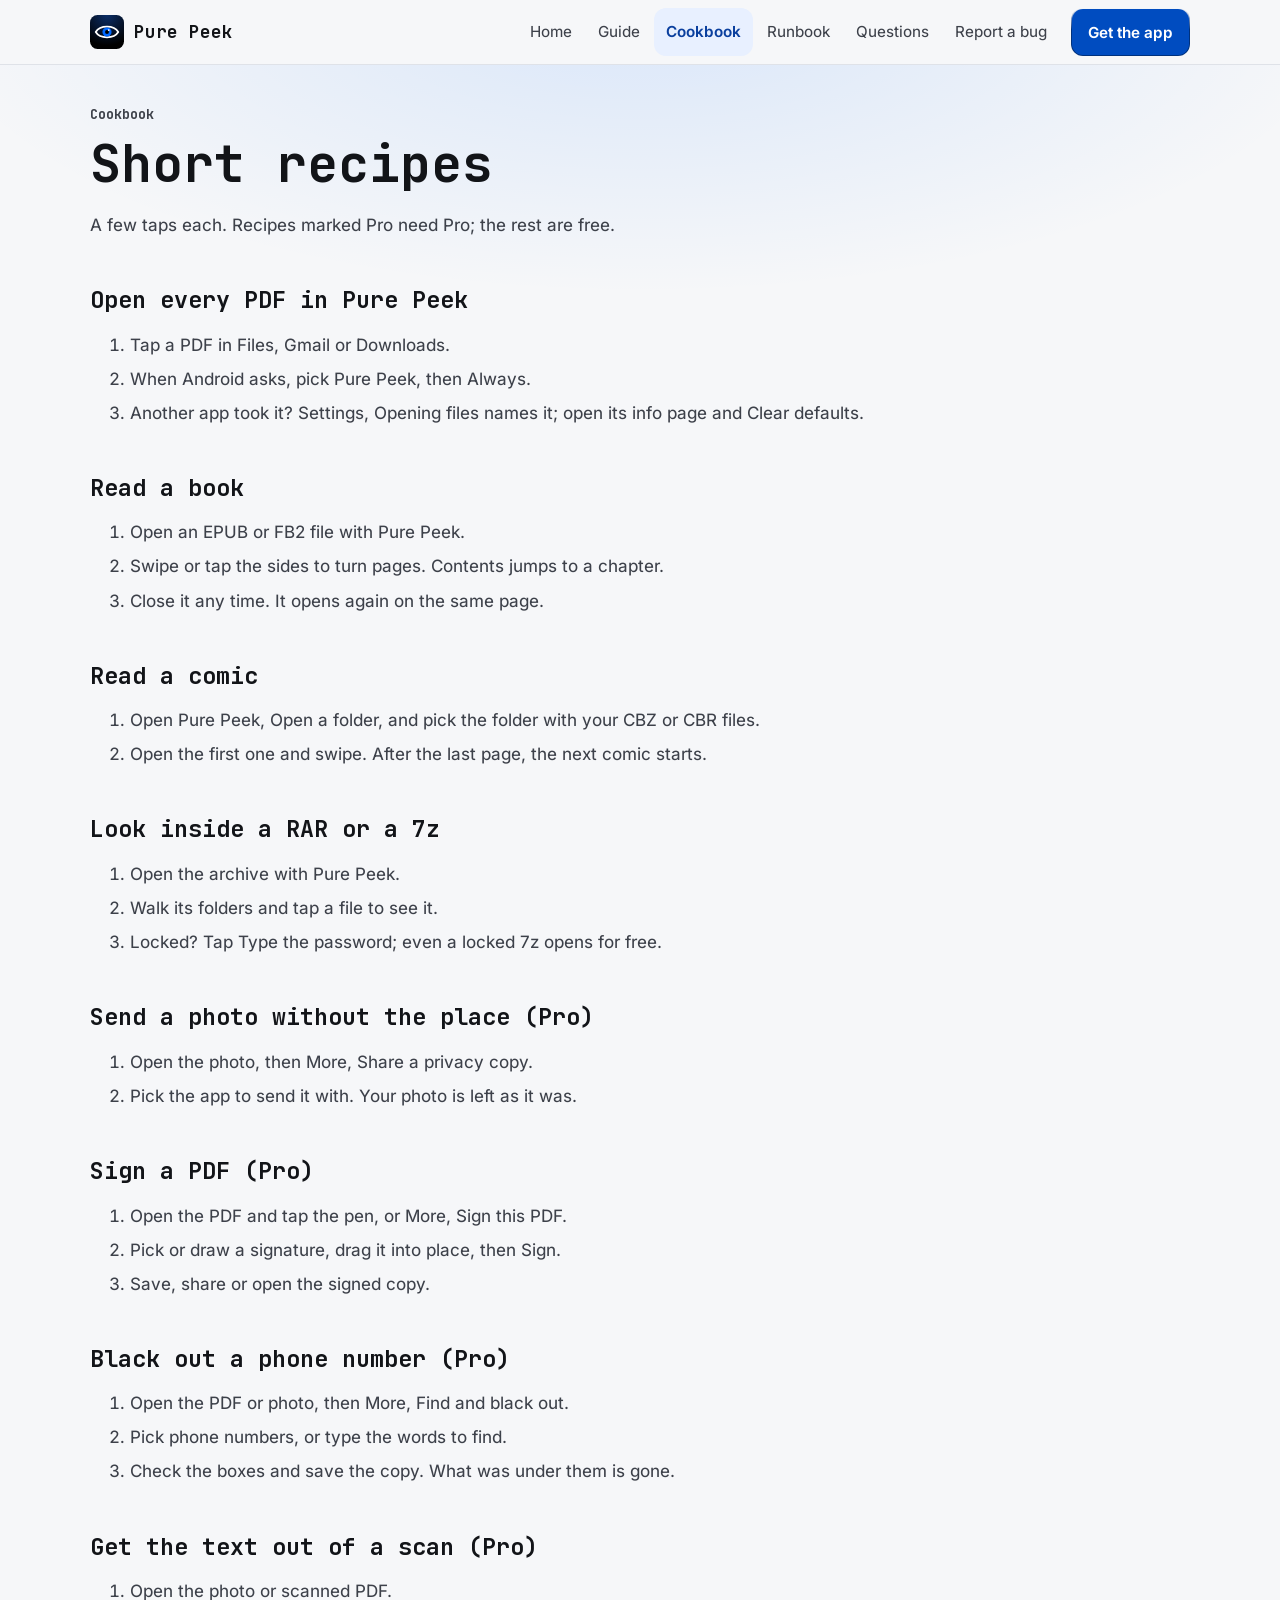
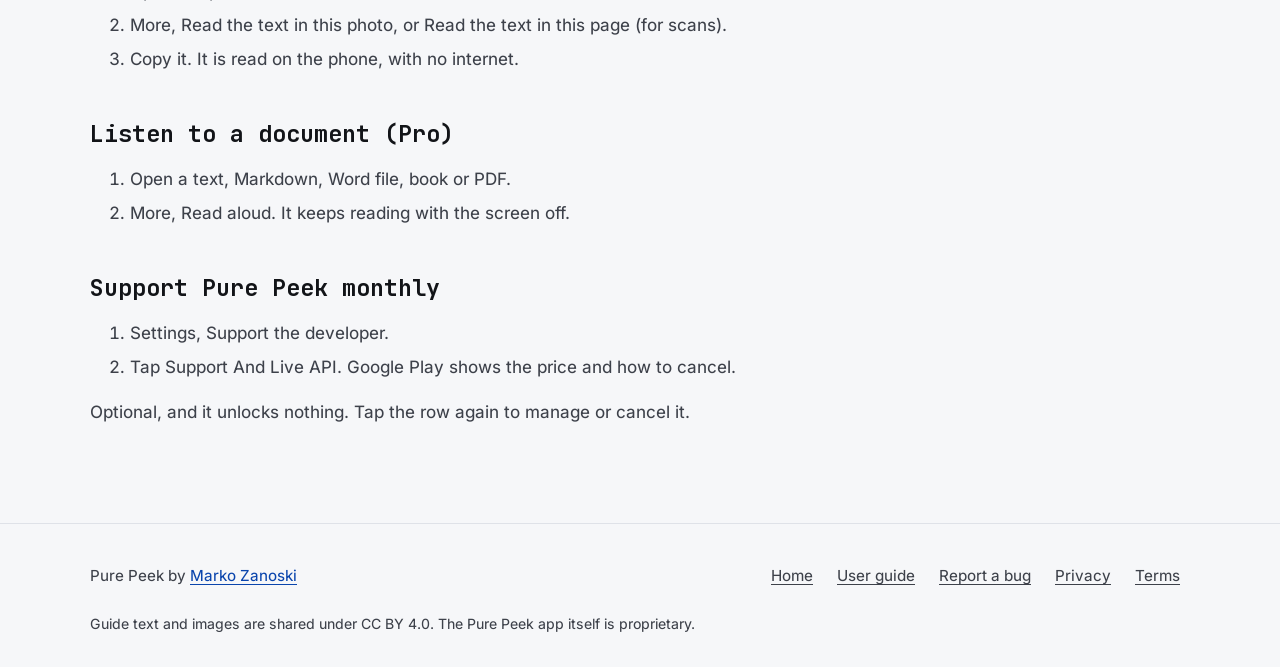
==== docs/cookbook.html @ a93d8e24 "Add a cookbook and a runbook, and cover books, comics, Word formatting, free 7z and RAR and the supp" ====
<!doctype html>
<html lang="en">
<head>
<meta charset="utf-8">
<meta name="viewport" content="width=device-width, initial-scale=1, viewport-fit=cover">
<title>Cookbook · Pure Peek user guide</title>
<meta name="description" content="Short Pure Peek recipes: open PDFs by default, read a book or a comic, look inside a RAR, privacy copies, signing, black out and more.">
<meta name="theme-color" content="#f6f7f9" media="(prefers-color-scheme: light)">
<meta name="theme-color" content="#000000" media="(prefers-color-scheme: dark)">
<meta property="og:title" content="Cookbook · Pure Peek user guide">
<meta property="og:description" content="Short Pure Peek recipes: open PDFs by default, read a book or a comic, look inside a RAR, privacy copies, signing, black out and more.">
<link rel="icon" href="img/icon.svg" type="image/svg+xml">
<link rel="preload" href="fonts/JetBrainsMono-Bold.woff2" as="font" type="font/woff2" crossorigin>
<link rel="preload" href="fonts/inter-regular.woff2" as="font" type="font/woff2" crossorigin>
<link rel="stylesheet" href="style.css">
</head>
<body>
<a class="skip" href="#main">Skip to content</a>
<header class="bar">
  <div class="wrap">
    <a class="brand" href="index.html"><img src="img/icon.svg" alt="" width="34" height="34"><span>Pure Peek</span></a>
    <nav aria-label="Guide pages"><a href="index.html">Home</a><a href="guide.html">Guide</a><a href="cookbook.html" aria-current="page">Cookbook</a><a href="runbook.html">Runbook</a><a href="faq.html">Questions</a><a href="report.html">Report a bug</a></nav>
    <a class="key" href="https://play.google.com/store/apps/details?id=com.zanoshky.purepeek">Get the app</a>
  </div>
</header>
<main id="main" class="page">
  <div class="wrap">

    <p class="kicker">Cookbook</p>
    <h1>Short recipes</h1>
    <p>A few taps each. Recipes marked Pro need Pro; the rest are free.</p>

    <h2>Open every PDF in Pure Peek</h2>
    <ol><li>Tap a PDF in Files, Gmail or Downloads.</li><li>When Android asks, pick Pure Peek, then Always.</li><li>Another app took it? Settings, Opening files names it; open its info page and Clear defaults.</li></ol>

    <h2>Read a book</h2>
    <ol><li>Open an EPUB or FB2 file with Pure Peek.</li><li>Swipe or tap the sides to turn pages. Contents jumps to a chapter.</li><li>Close it any time. It opens again on the same page.</li></ol>

    <h2>Read a comic</h2>
    <ol><li>Open Pure Peek, Open a folder, and pick the folder with your CBZ or CBR files.</li><li>Open the first one and swipe. After the last page, the next comic starts.</li></ol>

    <h2>Look inside a RAR or a 7z</h2>
    <ol><li>Open the archive with Pure Peek.</li><li>Walk its folders and tap a file to see it.</li><li>Locked? Tap Type the password; even a locked 7z opens for free.</li></ol>

    <h2>Send a photo without the place (Pro)</h2>
    <ol><li>Open the photo, then More, Share a privacy copy.</li><li>Pick the app to send it with. Your photo is left as it was.</li></ol>

    <h2>Sign a PDF (Pro)</h2>
    <ol><li>Open the PDF and tap the pen, or More, Sign this PDF.</li><li>Pick or draw a signature, drag it into place, then Sign.</li><li>Save, share or open the signed copy.</li></ol>

    <h2>Black out a phone number (Pro)</h2>
    <ol><li>Open the PDF or photo, then More, Find and black out.</li><li>Pick phone numbers, or type the words to find.</li><li>Check the boxes and save the copy. What was under them is gone.</li></ol>

    <h2>Get the text out of a scan (Pro)</h2>
    <ol><li>Open the photo or scanned PDF.</li><li>More, Read the text in this photo, or Read the text in this page (for scans).</li><li>Copy it. It is read on the phone, with no internet.</li></ol>

    <h2>Listen to a document (Pro)</h2>
    <ol><li>Open a text, Markdown, Word file, book or PDF.</li><li>More, Read aloud. It keeps reading with the screen off.</li></ol>

    <h2>Support Pure Peek monthly</h2>
    <ol><li>Settings, Support the developer.</li><li>Tap Support And Live API. Google Play shows the price and how to cancel.</li></ol>
    <p>Optional, and it unlocks nothing. Tap the row again to manage or cancel it.</p>

  </div>
</main>
<footer>
  <div class="wrap">
    <span>Pure Peek by <a href="https://zanoski.com">Marko Zanoski</a></span>
    <nav aria-label="Footer"><a href="https://purepeek.zanoski.com/">Home</a><a href="index.html">User guide</a><a href="report.html">Report a bug</a><a href="https://purepeek.zanoski.com/privacy">Privacy</a><a href="https://purepeek.zanoski.com/terms">Terms</a></nav>
    <span class="lic">Guide text and images are shared under CC BY 4.0. The Pure Peek app itself is proprietary.</span>
  </div>
</footer>
</body>
</html>
---- docs/style.css ----
:root{color-scheme: light dark;--zs-fill: #004cc0;--zs-on-fill: #ffffff;--zs-glow: #0068ff;--zs-mono: "JetBrains Mono", ui-monospace, "SF Mono", Menlo, Consolas, monospace;--zs-sans: "Inter", system-ui, -apple-system, "Segoe UI", Roboto, sans-serif;--zs-fs: 1;--zs-type-screen-title: calc(27px * var(--zs-fs));--zs-type-app-bar-title: calc(22px * var(--zs-fs));--zs-type-pro-headline: calc(22px * var(--zs-fs));--zs-type-sheet-title: calc(18px * var(--zs-fs));--zs-type-sheet-title-big: calc(22px * var(--zs-fs));--zs-type-section-label: calc(13px * var(--zs-fs));--zs-type-panel-value: calc(19px * var(--zs-fs));--zs-type-number: calc(20px * var(--zs-fs));--zs-type-version: calc(17px * var(--zs-fs));--zs-type-body: calc(15px * var(--zs-fs));--zs-type-key: calc(15px * var(--zs-fs));--zs-type-key-main: calc(16px * var(--zs-fs));--zs-type-header-key: calc(13px * var(--zs-fs));--zs-type-item-name: calc(15px * var(--zs-fs));--zs-type-feature-name: calc(15px * var(--zs-fs));--zs-type-pitch: calc(14.5px * var(--zs-fs));--zs-type-hint: calc(14px * var(--zs-fs));--zs-type-small: calc(13.5px * var(--zs-fs));--zs-type-feature-line: calc(13px * var(--zs-fs));--zs-type-nav-label: calc(12.5px * var(--zs-fs));--zs-type-chip: calc(12.5px * var(--zs-fs));--zs-type-meta: calc(12.5px * var(--zs-fs));--zs-type-axis: calc(12px * var(--zs-fs));--zs-r-plate: 16px;--zs-r-key: 14px;--zs-r-key-focus-inner: 10px;--zs-r-header-key: 12px;--zs-r-icon-button: 12px;--zs-r-row: 12px;--zs-r-note: 12px;--zs-r-theme-tile: 14px;--zs-r-tile-preview: 9px;--zs-r-feature-tile: 10px;--zs-r-list-icon: 10px;--zs-r-sheet-top: 24px;--zs-r-grab: 4px;--zs-r-pill: 999px;--zs-r-chip: 999px;--zs-r-switch: 999px;--zs-key-h: 52px;--zs-header-key-h: 48px;--zs-touch: 48px;--zs-row-h: 52px;--zs-item-h: 56px;--zs-nav-item-h: 56px;--zs-pill-w: 60px;--zs-pill-h: 32px;--zs-pro-row-h: 60px;--zs-content-max: 1100px;--zs-press-ms: 70ms;--zs-release-ms: 140ms;--zs-look-ms: 250ms;--zs-pill-ms: 200ms;--zs-s0: 2px;--zs-s1: 4px;--zs-s2: 6px;--zs-s3: 8px;--zs-s4: 10px;--zs-s5: 12px;--zs-s6: 14px;--zs-s7: 16px;--zs-s8: 18px;--zs-s9: 22px;--zs-s10: 26px;--zs-s11: 28px;--zs-s12: 32px;--zs-s13: 48px;--zs-ground: #f6f7f9;--zs-plate: #ffffff;--zs-well: #eceef2;--zs-line: #dfe2e8;--zs-edge: #7b808c;--zs-bevel: #ffffff;--zs-text: #121418;--zs-soft: #3d414a;--zs-blue: #0a45ad;--zs-on-blue: #ffffff;--zs-ok: #0a5530;--zs-warn: #5c3a00;--zs-bad: #931313;--zs-scrim: rgba(18,20,24,.38);--zs-chosen: #e8f0ff;--zs-on-chosen: #0a3f9e;--zs-risky-fill: #fde8e7;--zs-risky-text: #8a1010;--zs-risky-line: #d42a20;--zs-live-dot: #1a7f4b;}@media (prefers-color-scheme: dark){:root:not([data-look]), :root[data-look="auto"]{--zs-ground: #000000;--zs-plate: #0d0d10;--zs-well: #16171b;--zs-line: #24252b;--zs-edge: #646771;--zs-bevel: #34363e;--zs-text: #ffffff;--zs-soft: #b6b8c0;--zs-blue: #7aaeff;--zs-on-blue: #04132e;--zs-ok: #6fdc9b;--zs-warn: #f2c06b;--zs-bad: #ff9d97;--zs-scrim: rgba(0,0,0,.6);--zs-chosen: #0a2350;--zs-on-chosen: #ffffff;--zs-risky-fill: #2a0d10;--zs-risky-text: #ffb4ae;--zs-risky-line: #ff5a4f;--zs-live-dot: #3ecf8e;}}:root[data-look="light"]{color-scheme: light;--zs-ground: #f6f7f9;--zs-plate: #ffffff;--zs-well: #eceef2;--zs-line: #dfe2e8;--zs-edge: #7b808c;--zs-bevel: #ffffff;--zs-text: #121418;--zs-soft: #3d414a;--zs-blue: #0a45ad;--zs-on-blue: #ffffff;--zs-ok: #0a5530;--zs-warn: #5c3a00;--zs-bad: #931313;--zs-scrim: rgba(18,20,24,.38);--zs-chosen: #e8f0ff;--zs-on-chosen: #0a3f9e;--zs-risky-fill: #fde8e7;--zs-risky-text: #8a1010;--zs-risky-line: #d42a20;--zs-live-dot: #1a7f4b;}:root[data-look="dark"]{color-scheme: dark;--zs-ground: #111215;--zs-plate: #18191d;--zs-well: #1f2126;--zs-line: #2a2c33;--zs-edge: #6c707b;--zs-bevel: #3a3d46;--zs-text: #eceef2;--zs-soft: #b5b8c1;--zs-blue: #86b6ff;--zs-on-blue: #04132e;--zs-ok: #6fdc9b;--zs-warn: #f2c06b;--zs-bad: #ff9d97;--zs-scrim: rgba(0,0,0,.55);--zs-chosen: #0a2350;--zs-on-chosen: #ffffff;--zs-risky-fill: #2a0d10;--zs-risky-text: #ffb4ae;--zs-risky-line: #ff5a4f;--zs-live-dot: #3ecf8e;}:root[data-look="black"]{color-scheme: dark;--zs-ground: #000000;--zs-plate: #0d0d10;--zs-well: #16171b;--zs-line: #24252b;--zs-edge: #646771;--zs-bevel: #34363e;--zs-text: #ffffff;--zs-soft: #b6b8c0;--zs-blue: #7aaeff;--zs-on-blue: #04132e;--zs-ok: #6fdc9b;--zs-warn: #f2c06b;--zs-bad: #ff9d97;--zs-scrim: rgba(0,0,0,.6);--zs-chosen: #0a2350;--zs-on-chosen: #ffffff;--zs-risky-fill: #2a0d10;--zs-risky-text: #ffb4ae;--zs-risky-line: #ff5a4f;--zs-live-dot: #3ecf8e;}@media (prefers-reduced-motion: reduce){:root{--zs-press-ms: 0ms;--zs-release-ms: 0ms;--zs-look-ms: 0ms;--zs-pill-ms: 0ms;}}@font-face{font-family: Inter;src: url(fonts/inter-regular.woff2) format("woff2");font-weight: 400;font-display: swap;}@font-face{font-family: Inter;src: url(fonts/inter-semibold.woff2) format("woff2");font-weight: 600;font-display: swap;}@font-face{font-family: "JetBrains Mono";src: url(fonts/JetBrainsMono-Bold.woff2) format("woff2");font-weight: 700;font-display: swap;}:root{--bg: var(--zs-ground);--card: var(--zs-plate);--well: var(--zs-well);--border: var(--zs-line);--text: var(--zs-text);--soft: var(--zs-soft);--sans: var(--zs-sans);--mono: var(--zs-mono);}*{box-sizing: border-box;}html{background: var(--bg);scroll-behavior: smooth;scroll-padding-top: 80px;-webkit-text-size-adjust: 100%;}@media (prefers-reduced-motion: reduce){html{scroll-behavior: auto;}.btn, .btn:active{transform: none;transition: none;}}body{margin: 0;color: var(--text);font: 400 1.0625rem/1.65 var(--sans);background: radial-gradient(ellipse 80% 420px at 50% 0, color-mix(in srgb, var(--zs-glow) 12%, transparent), transparent 70%) no-repeat, var(--bg);}img{display: block;max-width: 100%;height: auto;}a{color: var(--zs-blue);text-underline-offset: .2em;}:focus-visible{outline: 2px solid var(--zs-glow);outline-offset: 3px;border-radius: var(--zs-r-row);}.skip{position: absolute;left: -999px;top: 8px;background: var(--card);color: var(--text);border: 2px solid var(--zs-glow);padding: 10px 16px;border-radius: var(--zs-r-row);z-index: 20;}.skip:focus{left: 12px;}.wrap{width: min(var(--zs-content-max), 100% - 40px);margin-inline: auto;}.bar{position: sticky;top: 0;z-index: 10;background: var(--bg);border-bottom: 1px solid var(--border);padding-top: env(safe-area-inset-top, 0px);}.bar .wrap{display: flex;flex-wrap: wrap;align-items: center;gap: 0 12px;min-height: 64px;}.brand{display: flex;align-items: center;gap: 10px;min-height: 48px;color: var(--text);text-decoration: none;font: 700 1.1rem/1 var(--mono);margin-right: auto;}.brand img{width: 34px;height: 34px;}.bar nav{display: flex;flex-wrap: wrap;gap: 2px;}.bar nav a{color: var(--soft);text-decoration: none;padding: 0 12px;border-radius: var(--zs-r-header-key);font-size: .95rem;min-height: 48px;display: inline-flex;align-items: center;}.bar nav a:hover{color: var(--text);background: var(--well);}.bar nav a[aria-current="page"]{color: var(--zs-on-chosen);background: var(--zs-chosen);font-weight: 600;}.bar .key{min-height: 48px;padding: 0 16px;font-size: .95rem;border-radius: var(--zs-r-header-key);}@media (max-width: 760px){.bar nav{order: 3;width: 100%;margin: 0 -12px 6px;}.bar nav a[href="index.html"]{display: none;}}h1, h2{font-family: var(--mono);font-weight: 700;line-height: 1.15;margin: 0;text-wrap: balance;}h3{font-weight: 600;line-height: 1.3;margin: 0;}.kicker{font: 700 .85rem var(--mono);color: var(--soft);margin: 0 0 12px;}.page{padding-block: 40px 80px;}.page h1{font-size: clamp(2rem, 4.6vw, 3.2rem);}.page h2{font-size: 1.45rem;margin: 48px 0 12px;}.page p, .page li, .page dd{color: var(--soft);max-width: 46rem;}.page li{margin-top: 6px;}.page strong, .page dt{color: var(--text);font-weight: 600;}.page dd{margin: 0 0 14px;}.lede{font-size: 1.2rem;margin-top: 16px;}.shots{display: grid;grid-template-columns: repeat(4, 1fr);gap: 18px;margin: 28px 0;}@media (max-width: 860px){.shots{grid-template-columns: repeat(2, 1fr);}}.shots figure{margin: 0;}.shots img{border-radius: 18px;border: 1px solid var(--border);width: 100%;background: var(--well);}.shots figcaption{color: var(--soft);font-size: .95rem;margin-top: 8px;}.cta{display: flex;flex-wrap: wrap;gap: 12px;margin-top: 24px;}.btn, .key{display: inline-flex;align-items: center;justify-content: center;min-height: var(--zs-key-h);padding: 0 22px;border-radius: var(--zs-r-key);border: 1px solid transparent;font: 600 1rem var(--sans);text-decoration: none;transition: transform var(--zs-release-ms) ease, filter var(--zs-release-ms) ease;}.btn:active, .key:active{transform: scale(.97);transition-duration: var(--zs-press-ms);}.btn.main, .key{color: var(--zs-on-fill);background: linear-gradient(var(--zs-fill), var(--zs-fill)) padding-box, linear-gradient(to bottom, rgba(255,255,255,.32), color-mix(in srgb, var(--zs-fill) 65%, #000) 45%) border-box;}.btn.main:hover, .key:hover{filter: brightness(1.12);}.btn.tonal{color: var(--text);background: linear-gradient(var(--well), var(--well)) padding-box, linear-gradient(to bottom, var(--zs-bevel), var(--border) 45%) border-box;}.btn.tonal:hover{filter: brightness(.97);}.grid{display: grid;grid-template-columns: repeat(2, 1fr);gap: 16px;margin-top: 24px;}@media (max-width: 640px){.grid{grid-template-columns: 1fr;}}.card{display: flex;flex-direction: column;align-items: flex-start;gap: 8px;background: var(--card);border: 1px solid var(--border);border-radius: var(--zs-r-plate);box-shadow: 0 1px 0 var(--zs-bevel) inset;padding: 22px;}.card h2{font-size: 1.25rem;margin: 0;}.card p{margin: 0;}.card .btn{margin-top: auto;}.card p + .btn{margin-top: 12px;}.mail{color: var(--text);}footer{border-top: 1px solid var(--border);padding: 28px 0 calc(32px + env(safe-area-inset-bottom, 0px));color: var(--soft);font-size: .95rem;}footer .wrap{display: flex;flex-wrap: wrap;gap: 12px 24px;justify-content: space-between;align-items: center;}footer nav{display: flex;flex-wrap: wrap;gap: 4px;}footer nav a{padding: 0 10px;min-height: 48px;display: inline-flex;align-items: center;color: var(--soft);border-radius: var(--zs-r-row);}footer a[aria-current]{color: var(--text);font-weight: 600;}footer .lic{flex-basis: 100%;font-size: .88rem;}@media (min-width: 2200px){html{font-size: 140%;}.wrap{width: min(1600px, 100% - 80px);}}
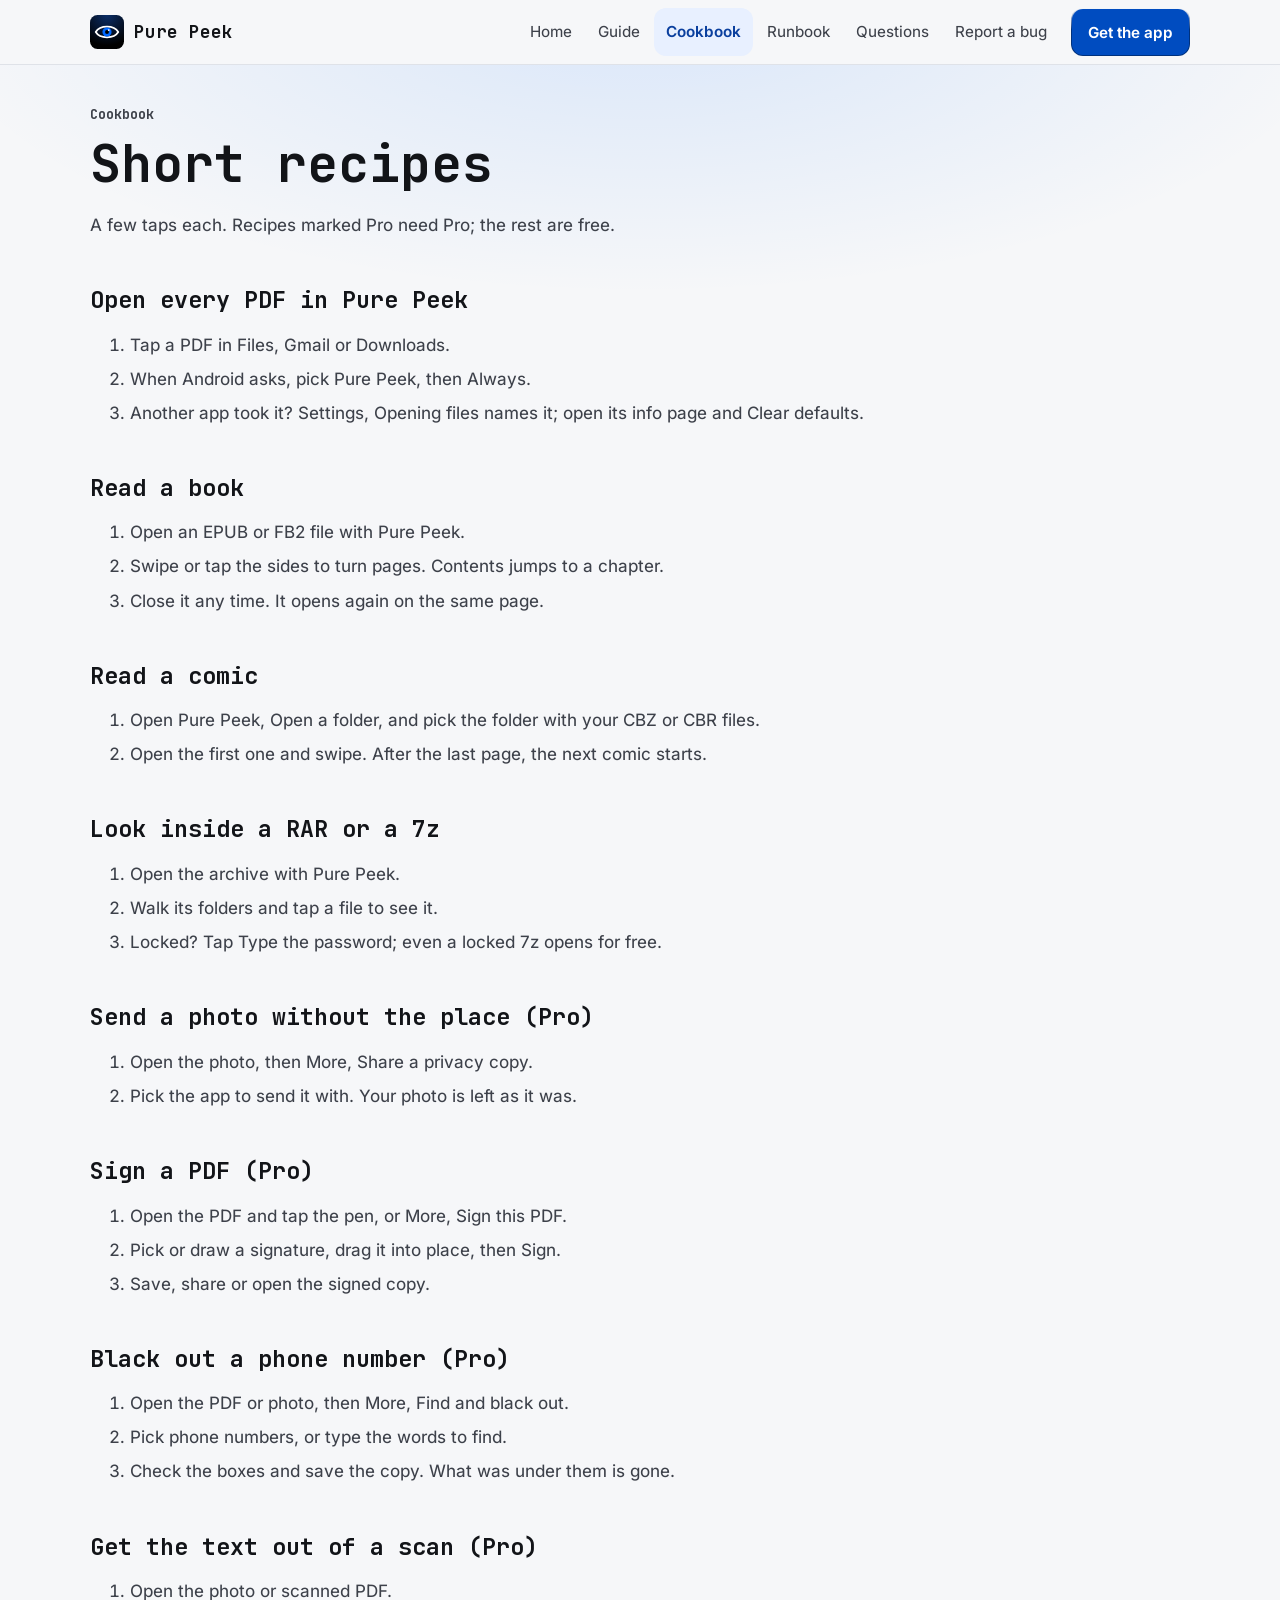
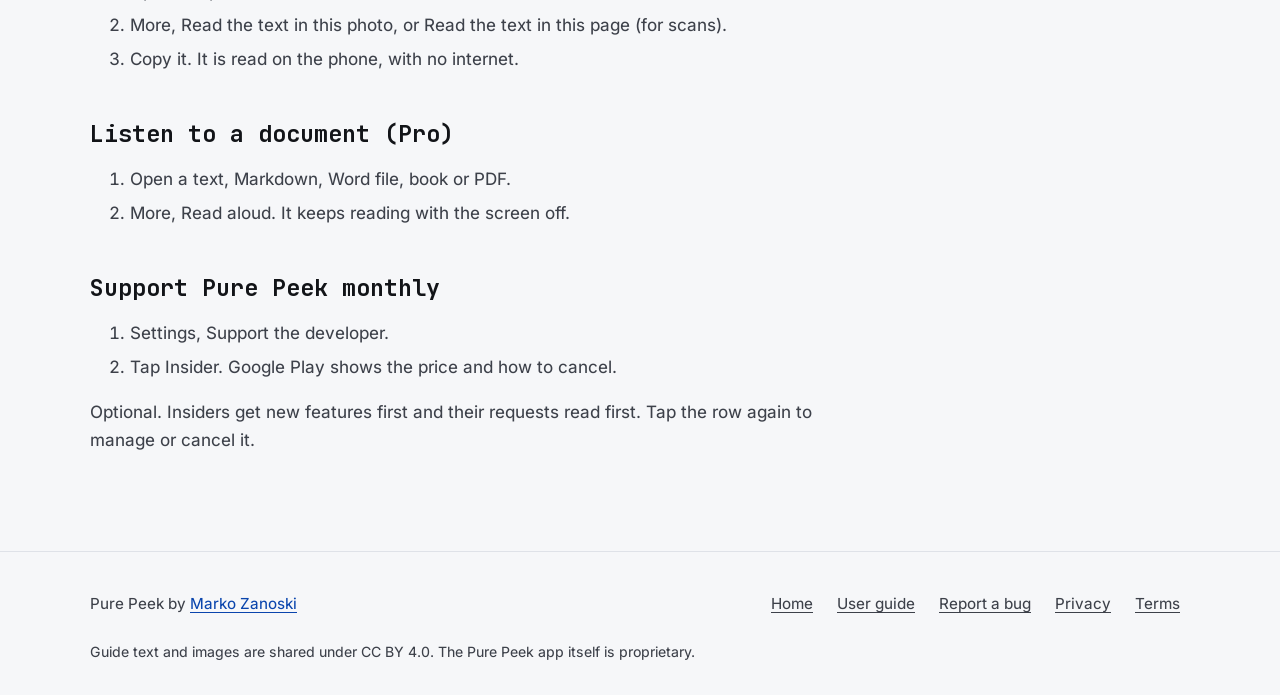
==== commit 03ff4a88: "Insider: report page marks Insider requests, wording for the subscription Opened with ?insider=1 fro" ====
--- a/docs/cookbook.html
+++ b/docs/cookbook.html
@@ -58,8 +58,8 @@
     <ol><li>Open a text, Markdown, Word file, book or PDF.</li><li>More, Read aloud. It keeps reading with the screen off.</li></ol>
 
     <h2>Support Pure Peek monthly</h2>
-    <ol><li>Settings, Support the developer.</li><li>Tap Support And Live API. Google Play shows the price and how to cancel.</li></ol>
-    <p>Optional, and it unlocks nothing. Tap the row again to manage or cancel it.</p>
+    <ol><li>Settings, Support the developer.</li><li>Tap Insider. Google Play shows the price and how to cancel.</li></ol>
+    <p>Optional. Insiders get new features first and their requests read first. Tap the row again to manage or cancel it.</p>
 
   </div>
 </main>
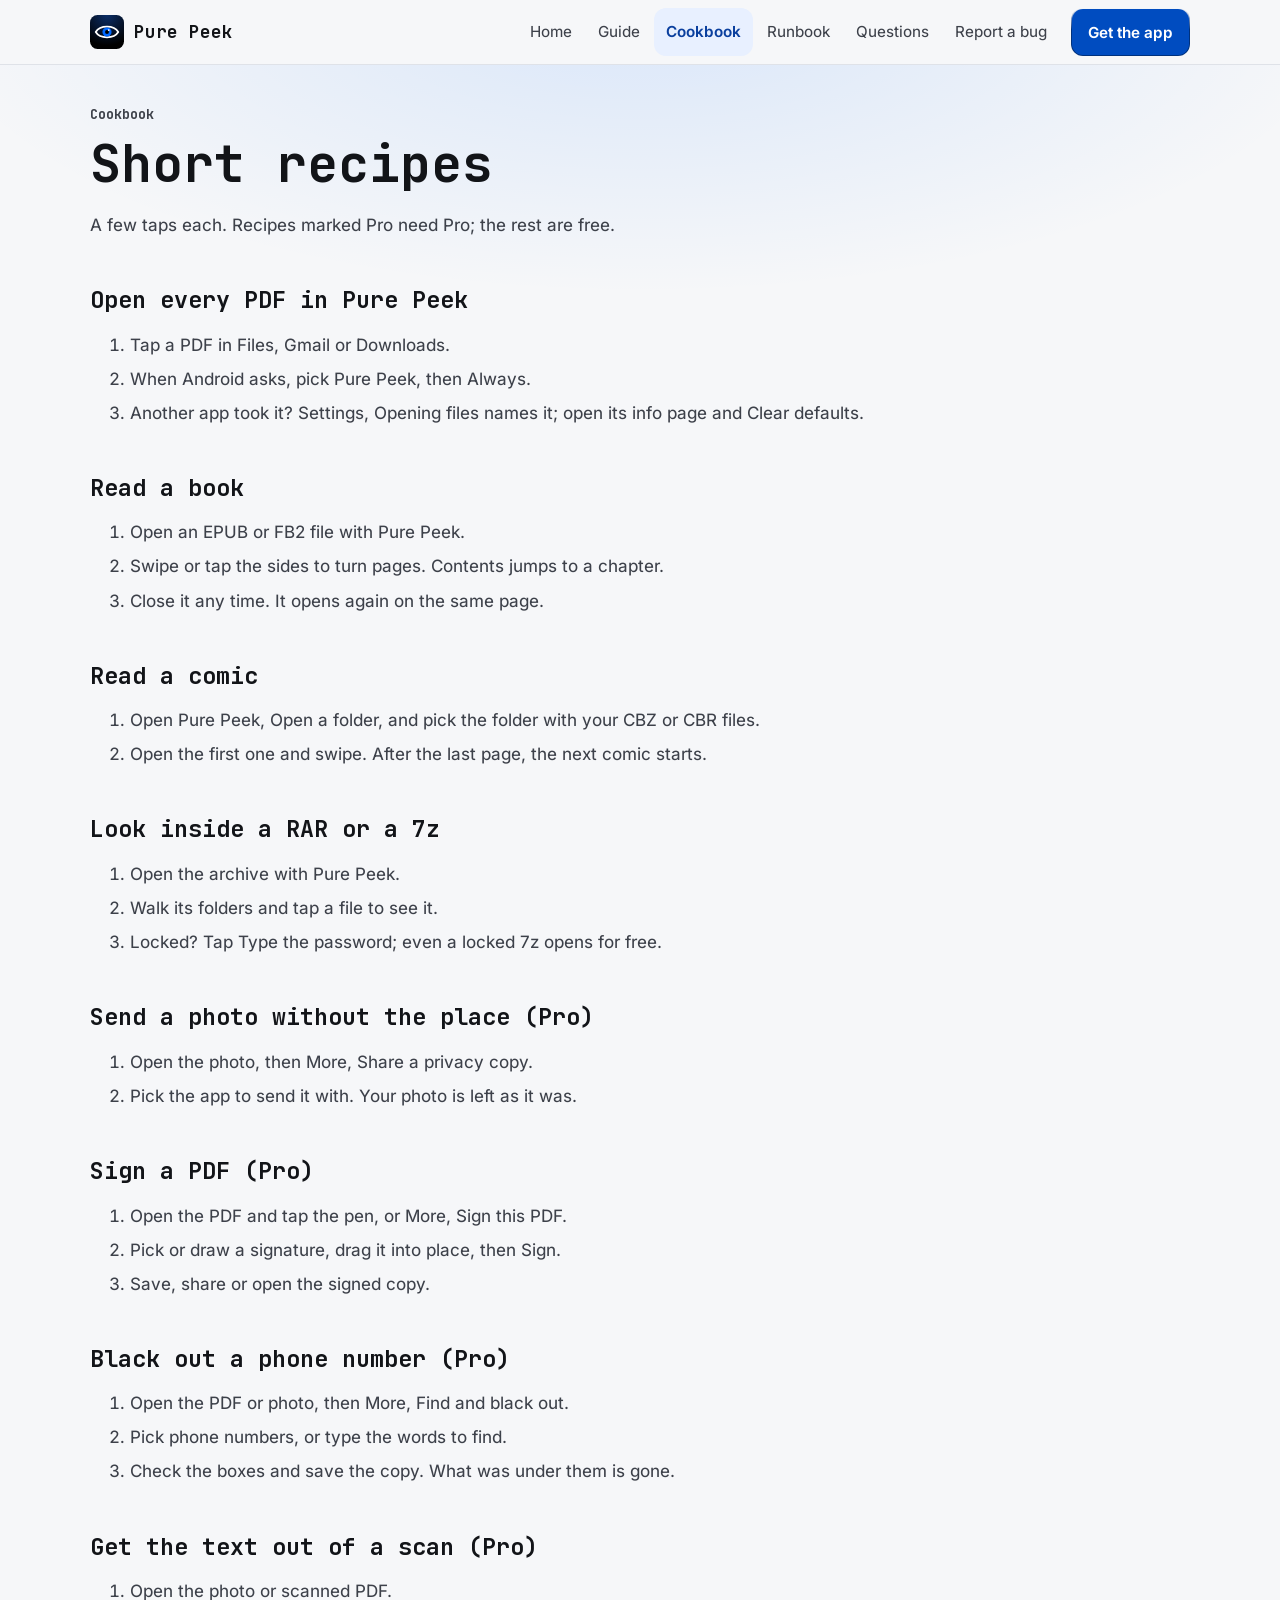
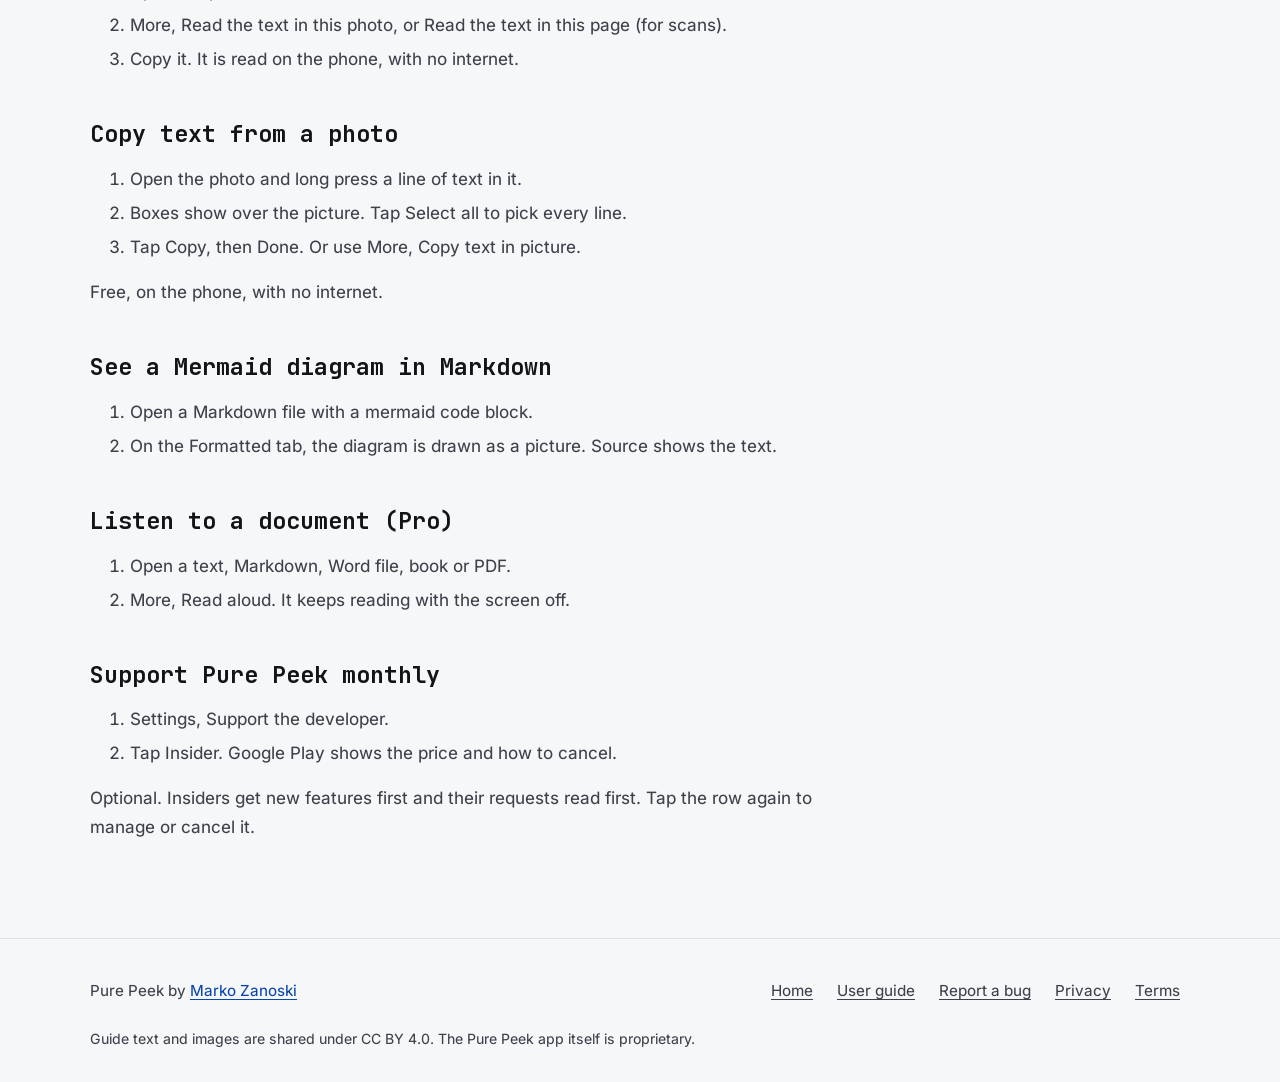
==== commit 38ce34cc: "Docs for 1.24: copy text from pictures, GitHub style Markdown and Mermaid diagrams, so the guide mat" ====
--- a/docs/cookbook.html
+++ b/docs/cookbook.html
@@ -20,7 +20,7 @@
   <div class="wrap">
     <a class="brand" href="index.html"><img src="img/icon.svg" alt="" width="34" height="34"><span>Pure Peek</span></a>
     <nav aria-label="Guide pages"><a href="index.html">Home</a><a href="guide.html">Guide</a><a href="cookbook.html" aria-current="page">Cookbook</a><a href="runbook.html">Runbook</a><a href="faq.html">Questions</a><a href="report.html">Report a bug</a></nav>
-    <a class="key" href="https://play.google.com/store/apps/details?id=com.zanoshky.purepeek">Get the app</a>
+    <a class="key" href="https://play.google.com/store/apps/details?id=com.zanoshky.purepeek&amp;referrer=utm_source%3Dpurepeek-guide%26utm_medium%3Dgithub%26utm_campaign%3Dpure-peek-2026-11">Get the app</a>
   </div>
 </header>
 <main id="main" class="page">
@@ -54,6 +54,13 @@
     <h2>Get the text out of a scan (Pro)</h2>
     <ol><li>Open the photo or scanned PDF.</li><li>More, Read the text in this photo, or Read the text in this page (for scans).</li><li>Copy it. It is read on the phone, with no internet.</li></ol>
 
+    <h2>Copy text from a photo</h2>
+    <ol><li>Open the photo and long press a line of text in it.</li><li>Boxes show over the picture. Tap Select all to pick every line.</li><li>Tap Copy, then Done. Or use More, Copy text in picture.</li></ol>
+    <p>Free, on the phone, with no internet.</p>
+
+    <h2>See a Mermaid diagram in Markdown</h2>
+    <ol><li>Open a Markdown file with a mermaid code block.</li><li>On the Formatted tab, the diagram is drawn as a picture. Source shows the text.</li></ol>
+
     <h2>Listen to a document (Pro)</h2>
     <ol><li>Open a text, Markdown, Word file, book or PDF.</li><li>More, Read aloud. It keeps reading with the screen off.</li></ol>
 
